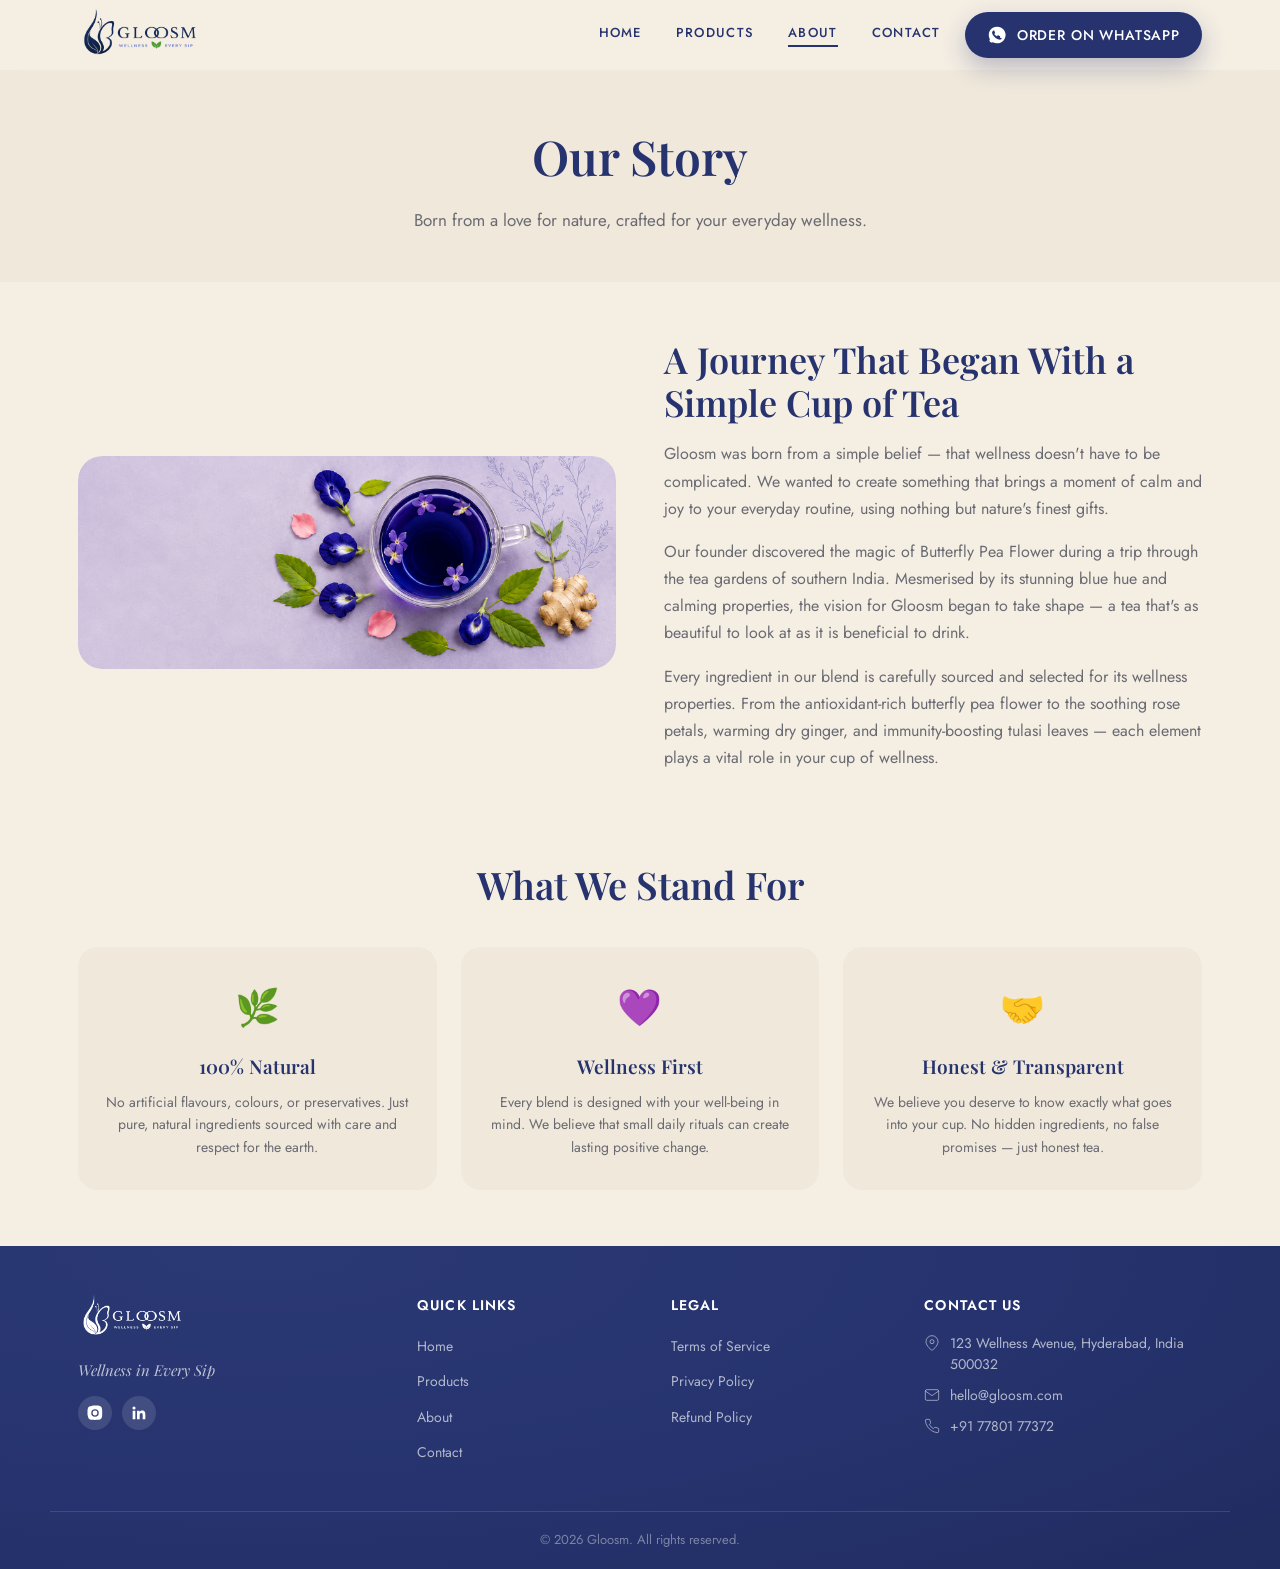
==== about.html @ 49e221d7 "Added New Pages" ====
<!DOCTYPE html>
<html lang="en">
<head>
  <meta charset="UTF-8" />
  <meta name="viewport" content="width=device-width, initial-scale=1.0" />
  <title>About Gloosm — Our Story</title>
  <meta name="description" content="Learn about Gloosm — a wellness brand born from a passion for natural, caffeine-free herbal teas that nurture mind, body, and soul." />
  <link rel="preconnect" href="https://fonts.googleapis.com" />
  <link rel="preconnect" href="https://fonts.gstatic.com" crossorigin />
  <link href="https://fonts.googleapis.com/css2?family=Playfair+Display:wght@400;500;600;700&family=Jost:wght@300;400;500;600&display=swap" rel="stylesheet" />
  <link rel="stylesheet" href="styles.css" />
  <link rel="stylesheet" href="pages.css" />
</head>
<body>

  <!-- HEADER -->
  <header class="site-header" id="top">
    <div class="container header-inner">
      <a href="index.html" class="brand"><img src="images/logoo.png" alt="Gloosm Logo" class="brand-logo" /></a>
      <nav class="main-nav" id="mainNav">
        <a href="index.html">HOME</a>
        <a href="products.html">PRODUCTS</a>
        <a href="about.html" class="active">ABOUT</a>
        <a href="contact.html">CONTACT</a>
      </nav>
      <a href="https://wa.me/917780177372" class="btn btn-whatsapp header-cta"><span class="wa-icon" aria-hidden="true"></span> ORDER ON WHATSAPP</a>
      <button class="nav-toggle" id="navToggle" aria-label="Menu" aria-expanded="false"><span></span><span></span><span></span></button>
    </div>
  </header>

  <!-- PAGE HERO -->
  <section class="page-hero">
    <div class="container">
      <h1>Our Story</h1>
      <p>Born from a love for nature, crafted for your everyday wellness.</p>
    </div>
  </section>

  <!-- STORY -->
  <section class="about-story">
    <div class="container about-story-inner">
      <div class="about-story-img">
        <img src="images/middle (2).png" alt="Gloosm Blue Tea ingredients" />
      </div>
      <div class="about-story-copy">
        <h2>A Journey That Began With a Simple Cup of Tea</h2>
        <p>Gloosm was born from a simple belief — that wellness doesn't have to be complicated. We wanted to create something that brings a moment of calm and joy to your everyday routine, using nothing but nature's finest gifts.</p>
        <p>Our founder discovered the magic of Butterfly Pea Flower during a trip through the tea gardens of southern India. Mesmerised by its stunning blue hue and calming properties, the vision for Gloosm began to take shape — a tea that's as beautiful to look at as it is beneficial to drink.</p>
        <p>Every ingredient in our blend is carefully sourced and selected for its wellness properties. From the antioxidant-rich butterfly pea flower to the soothing rose petals, warming dry ginger, and immunity-boosting tulasi leaves — each element plays a vital role in your cup of wellness.</p>
      </div>
    </div>
  </section>

  <!-- VALUES -->
  <section class="about-values">
    <div class="container">
      <h2 class="section-heading">What We Stand For</h2>
      <div class="values-grid">
        <div class="value-card">
          <span class="value-emoji">🌿</span>
          <h4>100% Natural</h4>
          <p>No artificial flavours, colours, or preservatives. Just pure, natural ingredients sourced with care and respect for the earth.</p>
        </div>
        <div class="value-card">
          <span class="value-emoji">💜</span>
          <h4>Wellness First</h4>
          <p>Every blend is designed with your well-being in mind. We believe that small daily rituals can create lasting positive change.</p>
        </div>
        <div class="value-card">
          <span class="value-emoji">🤝</span>
          <h4>Honest & Transparent</h4>
          <p>We believe you deserve to know exactly what goes into your cup. No hidden ingredients, no false promises — just honest tea.</p>
        </div>
      </div>
    </div>
  </section>

  <!-- FOOTER -->
  <footer class="site-footer">
    <div class="container footer-grid">
      <div class="footer-brand-col">
        <a href="index.html" class="brand footer-brand"><img src="images/logoo.png" alt="Gloosm Logo" class="brand-logo" /></a>
        <p class="footer-tagline">Wellness in Every Sip</p>
        <div class="footer-social">
          <a href="https://www.instagram.com/gloosmbluetea/" target="_blank" rel="noopener noreferrer" class="social" aria-label="Instagram"><svg viewBox="0 0 24 24" width="18" height="18" fill="#26336E"><path d="M12 2c2.7 0 3 0 4.1.1 1 .1 1.7.2 2.3.5.6.2 1.1.5 1.6 1s.8 1 1 1.6c.2.6.4 1.3.5 2.3.1 1.1.1 1.4.1 4.1s0 3-.1 4.1c-.1 1-.2 1.7-.5 2.3-.2.6-.5 1.1-1 1.6s-1 .8-1.6 1c-.6.2-1.3.4-2.3.5-1.1.1-1.4.1-4.1.1s-3 0-4.1-.1c-1-.1-1.7-.2-2.3-.5-.6-.2-1.1-.5-1.6-1s-.8-1-1-1.6c-.3-.6-.4-1.3-.5-2.3C2 15 2 14.7 2 12s0-3 .1-4.1c.1-1 .2-1.7.5-2.3.2-.6.5-1.1 1-1.6s1-.8 1.6-1c.6-.3 1.3-.4 2.3-.5C8.7 2 9 2 12 2zm0 5a5 5 0 1 0 0 10 5 5 0 0 0 0-10zm0 8.2a3.2 3.2 0 1 1 0-6.4 3.2 3.2 0 0 1 0 6.4zm5.2-8.4a1.2 1.2 0 1 1-2.4 0 1.2 1.2 0 0 1 2.4 0z"/></svg></a>
          <a href="https://www.linkedin.com/company/gloosm/" target="_blank" rel="noopener noreferrer" class="social" aria-label="LinkedIn"><svg viewBox="0 0 24 24" width="18" height="18" fill="#26336E"><path d="M20.45 20.45h-3.55v-5.57c0-1.33-.02-3.04-1.85-3.04-1.85 0-2.14 1.45-2.14 2.94v5.67H9.36V9h3.41v1.56h.05c.48-.9 1.64-1.85 3.37-1.85 3.6 0 4.27 2.37 4.27 5.46v6.28zM5.34 7.43a2.06 2.06 0 1 1 0-4.12 2.06 2.06 0 0 1 0 4.12zM7.12 20.45H3.56V9h3.56v11.45z"/></svg></a>
        </div>
      </div>
      <div class="footer-col"><h4>Quick Links</h4><ul><li><a href="index.html">Home</a></li><li><a href="products.html">Products</a></li><li><a href="about.html">About</a></li><li><a href="contact.html">Contact</a></li></ul></div>
      <div class="footer-col"><h4>Legal</h4><ul><li><a href="terms.html">Terms of Service</a></li><li><a href="privacy.html">Privacy Policy</a></li><li><a href="refund.html">Refund Policy</a></li></ul></div>
      <div class="footer-col"><h4>Contact Us</h4><ul class="footer-contact"><li><svg viewBox="0 0 24 24" width="16" height="16" fill="none" stroke="currentColor" stroke-width="1.5"><path d="M21 10c0 7-9 13-9 13s-9-6-9-13a9 9 0 0 1 18 0z"/><circle cx="12" cy="10" r="3"/></svg><span>123 Wellness Avenue, Hyderabad, India 500032</span></li><li><svg viewBox="0 0 24 24" width="16" height="16" fill="none" stroke="currentColor" stroke-width="1.5"><path d="M4 4h16c1.1 0 2 .9 2 2v12c0 1.1-.9 2-2 2H4c-1.1 0-2-.9-2-2V6c0-1.1.9-2 2-2z"/><polyline points="22,6 12,13 2,6"/></svg><span>hello@gloosm.com</span></li><li><svg viewBox="0 0 24 24" width="16" height="16" fill="none" stroke="currentColor" stroke-width="1.5"><path d="M22 16.92v3a2 2 0 0 1-2.18 2 19.79 19.79 0 0 1-8.63-3.07 19.5 19.5 0 0 1-6-6 19.79 19.79 0 0 1-3.07-8.67A2 2 0 0 1 4.11 2h3a2 2 0 0 1 2 1.72c.127.96.361 1.903.7 2.81a2 2 0 0 1-.45 2.11L8.09 9.91a16 16 0 0 0 6 6l1.27-1.27a2 2 0 0 1 2.11-.45c.907.339 1.85.573 2.81.7A2 2 0 0 1 22 16.92z"/></svg><span>+91 77801 77372</span></li></ul></div>
    </div>
    <div class="container footer-bottom"><p>&copy; 2026 Gloosm. All rights reserved.</p></div>
  </footer>

  <script src="script.js"></script>
</body>
</html>
---- styles.css ----
/* ================= RESET & TOKENS ================= */
*,
*::before,
*::after { box-sizing: border-box; margin: 0; padding: 0; }

:root {
  --navy: #26336e;
  --navy-deep: #1f2a5c;
  --cream: #f4eee3;
  --cream-2: #efe8db;
  --lavender: #d9d2ea;
  --lavender-2: #cfc7e6;
  --gold: #b8965a;
  --olive: #6f8a2e;
  --ink: #2c2c33;
  --muted: #6a6a72;
  --white: #ffffff;
  --radius: 26px;
  --serif: "Playfair Display", Georgia, serif;
  --sans: "Jost", "Segoe UI", sans-serif;
}

html { scroll-behavior: smooth; }

body {
  font-family: var(--sans);
  color: var(--ink);
  background: var(--cream);
  line-height: 1.6;
  -webkit-font-smoothing: antialiased;
}

img { max-width: 100%; display: block; }

.container {
  width: 100%;
  max-width: 1180px;
  margin: 0 auto;
  padding: 0 28px;
}

h1, h2, h3, h4 { font-family: var(--serif); color: var(--navy); font-weight: 600; }

/* ================= BUTTONS ================= */
.btn {
  display: inline-flex;
  align-items: center;
  gap: 10px;
  font-family: var(--sans);
  font-weight: 500;
  font-size: 14px;
  letter-spacing: .06em;
  text-decoration: none;
  border: none;
  cursor: pointer;
  border-radius: 40px;
  padding: 15px 28px;
  transition: transform .2s ease, box-shadow .2s ease, background .2s ease;
}

.btn-whatsapp {
  background: var(--navy);
  color: #fff;
  box-shadow: 0 10px 24px rgba(38, 51, 110, .28);
}
.btn-whatsapp:hover { background: var(--navy-deep); transform: translateY(-2px); }

.btn-light {
  background: #fff;
  color: var(--navy);
  box-shadow: 0 10px 26px rgba(0, 0, 0, .18);
}
.btn-light:hover { transform: translateY(-2px); }

/* whatsapp glyph */
.wa-icon {
  width: 20px; height: 20px; flex: 0 0 20px;
  border-radius: 50%;
  background: #fff;
  -webkit-mask: url("data:image/svg+xml,%3Csvg xmlns='http://www.w3.org/2000/svg' viewBox='0 0 24 24'%3E%3Cpath d='M12 2a10 10 0 0 0-8.6 15L2 22l5.2-1.4A10 10 0 1 0 12 2zm5.9 14.1c-.2.7-1.4 1.3-2 1.4-.5.1-1.1.1-1.8-.1-.4-.1-1-.3-1.7-.6-3-1.3-4.9-4.3-5.1-4.5-.1-.2-1.2-1.5-1.2-2.9s.7-2 1-2.3c.2-.3.5-.4.7-.4h.5c.2 0 .4 0 .6.5l.8 2c.1.1.1.3 0 .5l-.4.5-.3.3c-.1.1-.2.3-.1.5s.5.9 1.1 1.4c.8.7 1.4.9 1.6 1s.4.1.5-.1l.7-.8c.2-.2.3-.2.5-.1l1.9.9c.2.1.4.2.4.3.1.2.1.6-.1 1.3z'/%3E%3C/svg%3E") center/contain no-repeat;
          mask: url("data:image/svg+xml,%3Csvg xmlns='http://www.w3.org/2000/svg' viewBox='0 0 24 24'%3E%3Cpath d='M12 2a10 10 0 0 0-8.6 15L2 22l5.2-1.4A10 10 0 1 0 12 2zm5.9 14.1c-.2.7-1.4 1.3-2 1.4-.5.1-1.1.1-1.8-.1-.4-.1-1-.3-1.7-.6-3-1.3-4.9-4.3-5.1-4.5-.1-.2-1.2-1.5-1.2-2.9s.7-2 1-2.3c.2-.3.5-.4.7-.4h.5c.2 0 .4 0 .6.5l.8 2c.1.1.1.3 0 .5l-.4.5-.3.3c-.1.1-.2.3-.1.5s.5.9 1.1 1.4c.8.7 1.4.9 1.6 1s.4.1.5-.1l.7-.8c.2-.2.3-.2.5-.1l1.9.9c.2.1.4.2.4.3.1.2.1.6-.1 1.3z'/%3E%3C/svg%3E") center/contain no-repeat;
}
.btn-whatsapp .wa-icon { background: #fff; }
.wa-icon-green { background: #2aa81a; }

/* ================= HEADER ================= */
.site-header {
  position: sticky;
  top: 0;
  z-index: 50;
  background: rgba(244, 238, 227, .92);
  backdrop-filter: blur(8px);
}
.header-inner {
  display: flex;
  align-items: center;
  gap: 24px;
  padding-top: 10px;
  padding-bottom: 10px;
  height: 70px;
}

.brand { display: flex; align-items: center; text-decoration: none; }
.brand-logo {
  height: 50px;
  width: auto;
  object-fit: contain;
  display: block;
  transform: scale(1.65);
  transform-origin: left center;
}

.main-nav {
  display: flex;
  gap: 34px;
  margin-left: auto;
}
.main-nav a {
  text-decoration: none;
  color: var(--navy);
  font-size: 13px;
  font-weight: 500;
  letter-spacing: .1em;
  padding-bottom: 4px;
  position: relative;
}
.main-nav a.active::after,
.main-nav a:hover::after {
  content: "";
  position: absolute;
  left: 0; right: 0; bottom: 0;
  height: 2px;
  background: var(--navy);
}

.header-cta { padding: 12px 22px; }

.nav-toggle {
  display: none;
  flex-direction: column;
  gap: 5px;
  background: none;
  border: none;
  cursor: pointer;
  padding: 6px;
}
.nav-toggle span {
  width: 26px; height: 2px; background: var(--navy);
  transition: .3s;
}

/* ================= HERO ================= */
.hero {
  position: relative;
  background-image: url("images/Hero (2).png");
  background-position: right center;
  background-size: 88% auto;
  background-repeat: no-repeat;
  padding: 70px 0 80px;
  min-height: 500px;
  display: flex;
  align-items: center;
  overflow: hidden;
}

.hero-inner {
  position: relative;
  z-index: 2;
  display: flex;
  align-items: center;
  width: 100%;
}

.hero-copy {
  max-width: 520px;
}

.hero-copy h1 {
  font-size: clamp(42px, 5.2vw, 70px);
  line-height: 1.05;
  font-weight: 600;
  color: var(--navy);
  text-shadow: 0 1px 3px rgba(255, 255, 255, 0.8);
}

.leaf-divider {
  display: flex;
  align-items: center;
  gap: 12px;
  margin: 24px 0;
  max-width: 220px;
}
.leaf-divider .line { flex: 1; height: 1px; background: var(--gold); opacity: .8; }

.hero-copy p {
  font-size: 19px;
  color: var(--ink);
  margin-bottom: 32px;
  font-weight: 400;
  text-shadow: 0 1px 3px rgba(255, 255, 255, 0.8);
}

/* ================= FEATURES ================= */
.features {
  position: relative;
  z-index: 10;
  background: var(--cream-2);
  border-radius: var(--radius);
  margin: -48px auto 0;
  max-width: 1124px;
  padding: 6px;
  box-shadow: 0 14px 34px rgba(38, 51, 110, 0.08);
}
.feature-row {
  display: flex;
  align-items: center;
  justify-content: space-between;
  gap: 10px;
  padding-top: 26px;
  padding-bottom: 26px;
}
.feature { display: flex; align-items: center; gap: 14px; flex: 1; }
.feature-text h3 {
  font-family: var(--sans);
  font-size: 14px;
  font-weight: 600;
  letter-spacing: .05em;
  color: var(--navy);
  line-height: 1.15;
}
.feature-text p { font-size: 13px; color: var(--muted); }
.feature-sep { width: 1px; align-self: stretch; background: #d9cfbd; margin: 4px 0; }
.br-narrow { display: none; }

/* ================= BLEND ================= */
.blend { padding: 44px 0; }
.blend-card {
  background: url("images/middle (2).png") center center / cover no-repeat;
  border-radius: 30px;
  display: flex;
  align-items: center;
  padding: 56px 48px;
  min-height: 420px;
  overflow: hidden;
}
.blend-copy { max-width: 480px; }
.blend-copy h2 { font-size: clamp(28px, 3.4vw, 38px); margin-bottom: 16px; }
.blend-copy p { color: #4b4a5a; max-width: 420px; margin-bottom: 22px; }
.ingredients { list-style: none; margin-bottom: 28px; }
.ingredients li {
  display: flex; align-items: center; gap: 12px;
  color: var(--navy);
  font-size: 17px;
  padding: 5px 0;
}
.leaf-bullet {
  width: 16px; height: 16px; flex: 0 0 16px;
  background: var(--navy);
  -webkit-mask: url("data:image/svg+xml,%3Csvg xmlns='http://www.w3.org/2000/svg' viewBox='0 0 24 24'%3E%3Cpath d='M6 20c0-8 6-14 14-15-1 9-6 15-14 15z' fill='black'/%3E%3Cpath d='M8 18c3-4 7-7 10-8' stroke='white' stroke-width='1.5' fill='none'/%3E%3C/svg%3E") center/contain no-repeat;
          mask: url("data:image/svg+xml,%3Csvg xmlns='http://www.w3.org/2000/svg' viewBox='0 0 24 24'%3E%3Cpath d='M6 20c0-8 6-14 14-15-1 9-6 15-14 15z' fill='black'/%3E%3C/svg%3E") center/contain no-repeat;
}

/* ================= WHY ================= */
.why { padding: 20px 0 56px; }
.why-inner {
  background: var(--cream-2);
  border-radius: 30px;
  padding: 48px;
  position: relative;
}
.why-inner > h2 {
  font-size: clamp(28px, 3.4vw, 38px);
  margin-bottom: 36px;
  line-height: 1.15;
}
.why-grid {
  display: grid;
  grid-template-columns: 1.15fr 1fr;
  gap: 40px;
  align-items: start;
}
.why-benefits {
  display: grid;
  grid-template-columns: repeat(3, 1fr);
  gap: 18px;
}
.benefit { text-align: center; }
.benefit-icon,
.info-icon {
  display: inline-flex;
  align-items: center; justify-content: center;
  width: 64px; height: 64px;
  border-radius: 50%;
  background: #e6dfd0;
  margin-bottom: 14px;
}
.benefit h4 { font-size: 20px; margin-bottom: 6px; }
.benefit p { font-size: 13px; color: var(--muted); }

.why-cards { display: grid; grid-template-columns: 1fr 1fr; gap: 18px; }
.info-card {
  background: #ece5d7;
  border-radius: 18px;
  padding: 24px 22px;
}
.info-icon { background: transparent; width: 44px; height: 44px; margin-bottom: 8px; }
.info-card h4 { font-size: 19px; margin-bottom: 10px; line-height: 1.2; }
.info-card p { font-size: 14px; color: var(--muted); }

/* ================= CTA ================= */
.cta { padding: 0 0 60px; }
.cta-card {
  background: url("images/footer (2).png") center center / cover no-repeat;
  border-radius: 30px;
  text-align: center;
  padding: 64px 24px;
  color: #fff;
  position: relative;
  overflow: hidden;
  min-height: 280px;
  display: flex;
  flex-direction: column;
  align-items: center;
  justify-content: center;
}
.cta-card h2 { color: #fff; font-size: clamp(26px, 3.2vw, 36px); margin-bottom: 12px; }
.cta-card p { color: #d6dbf0; margin-bottom: 28px; }

/* ================= FOOTER ================= */
.site-footer {
  background: radial-gradient(120% 160% at 20% 0%, #2a3873 0%, #26336e 50%, #1f2a5c 100%);
  color: #fff;
  padding: 48px 0 0;
}
.footer-grid {
  display: grid;
  grid-template-columns: 1.4fr 1fr 1fr 1.3fr;
  gap: 40px;
  padding-bottom: 36px;
  border-bottom: 1px solid rgba(255,255,255,.12);
}
.footer-brand-col { display: flex; flex-direction: column; gap: 10px; }
.footer-brand .brand-logo {
  height: 48px;
  transform: scale(1.5);
  transform-origin: left center;
  filter: brightness(0) invert(1);
}
.footer-tagline {
  font-family: var(--serif);
  font-size: 15px;
  color: rgba(255,255,255,.7);
  margin-top: 6px;
  font-style: italic;
}
.footer-social { display: flex; align-items: center; gap: 10px; margin-top: 4px; }
.footer-social .social {
  width: 34px; height: 34px;
  background: rgba(255,255,255,.12);
  border-radius: 50%;
  display: inline-flex; align-items: center; justify-content: center;
  transition: background .2s ease, transform .2s ease;
}
.footer-social .social:hover { background: rgba(255,255,255,.25); transform: translateY(-2px); }
.footer-social .social svg { fill: #fff; }
.footer-col h4 {
  font-family: var(--sans);
  font-size: 14px;
  font-weight: 600;
  letter-spacing: .08em;
  text-transform: uppercase;
  color: #fff;
  margin-bottom: 16px;
}
.footer-col ul { list-style: none; }
.footer-col ul li { margin-bottom: 10px; }
.footer-col ul li a {
  color: rgba(255,255,255,.65);
  text-decoration: none;
  font-size: 14px;
  transition: color .2s ease;
}
.footer-col ul li a:hover { color: #fff; }
.footer-contact li {
  display: flex;
  align-items: flex-start;
  gap: 10px;
  color: rgba(255,255,255,.65);
  font-size: 14px;
  line-height: 1.5;
}
.footer-contact li svg { flex-shrink: 0; margin-top: 2px; stroke: rgba(255,255,255,.5); }
.footer-bottom {
  padding: 18px 0;
  text-align: center;
}
.footer-bottom p { font-size: 13px; color: rgba(255,255,255,.4); }

/* ================= SECTION HEADING ================= */
.section-heading {
  font-size: clamp(28px, 3.4vw, 38px);
  text-align: center;
  margin-bottom: 40px;
  color: var(--navy);
  line-height: 1.15;
}

/* ================= REVIEWS CAROUSEL ================= */
.reviews { padding: 20px 0 56px; }
.reviews-carousel {
  position: relative;
  display: flex;
  align-items: center;
  gap: 16px;
}
.carousel-track-wrapper {
  overflow: hidden;
  flex: 1;
  border-radius: 22px;
}
.carousel-track {
  display: flex;
  transition: transform .5s cubic-bezier(.4,0,.2,1);
}
.review-card {
  min-width: 100%;
  display: flex;
  align-items: center;
  gap: 32px;
  background: var(--cream-2);
  border-radius: 22px;
  padding: 36px 40px;
  box-sizing: border-box;
}
.review-photo {
  flex-shrink: 0;
  width: 120px;
  height: 120px;
  border-radius: 16px;
  overflow: hidden;
}
.review-photo img {
  width: 100%;
  height: 100%;
  object-fit: cover;
}
.review-body { flex: 1; }
.review-text {
  font-size: 16px;
  line-height: 1.7;
  color: var(--ink);
  margin-bottom: 16px;
  font-style: italic;
}
.review-name {
  font-size: 18px;
  color: var(--navy);
  margin-bottom: 2px;
}
.review-role {
  font-size: 14px;
  color: var(--navy);
  font-weight: 500;
  opacity: .75;
}
.carousel-arrow {
  width: 46px;
  height: 46px;
  border-radius: 50%;
  border: 2px solid var(--navy);
  background: var(--cream);
  color: var(--navy);
  display: flex;
  align-items: center;
  justify-content: center;
  cursor: pointer;
  flex-shrink: 0;
  transition: background .2s ease, transform .2s ease;
}
.carousel-arrow:hover { background: var(--navy); color: #fff; transform: scale(1.08); }
.carousel-dots {
  display: flex;
  justify-content: center;
  gap: 8px;
  margin-top: 20px;
}
.carousel-dot {
  width: 10px;
  height: 10px;
  border-radius: 50%;
  background: #d4cfc5;
  border: none;
  cursor: pointer;
  transition: background .3s ease, transform .3s ease;
}
.carousel-dot.active {
  background: var(--navy);
  transform: scale(1.2);
}

/* ================= FAQ ================= */
.faq { padding: 20px 0 56px; }
.faq-list {
  max-width: 800px;
  margin: 0 auto;
}
.faq-item {
  border-bottom: 1px solid #ddd5c8;
}
.faq-question {
  width: 100%;
  display: flex;
  align-items: center;
  justify-content: space-between;
  gap: 16px;
  padding: 20px 4px;
  background: none;
  border: none;
  cursor: pointer;
  font-family: var(--sans);
  font-size: 17px;
  font-weight: 500;
  color: var(--navy);
  text-align: left;
  transition: color .2s ease;
}
.faq-question:hover { color: var(--navy-deep); }
.faq-icon {
  width: 28px;
  height: 28px;
  flex-shrink: 0;
  border-radius: 50%;
  background: var(--cream-2);
  position: relative;
  transition: background .3s ease, transform .3s ease;
}
.faq-icon::before,
.faq-icon::after {
  content: "";
  position: absolute;
  background: var(--navy);
  border-radius: 2px;
  top: 50%; left: 50%;
  transform: translate(-50%, -50%);
  transition: transform .3s ease, opacity .3s ease;
}
.faq-icon::before { width: 14px; height: 2px; }
.faq-icon::after { width: 2px; height: 14px; }
.faq-item.open .faq-icon { background: var(--navy); transform: rotate(180deg); }
.faq-item.open .faq-icon::before,
.faq-item.open .faq-icon::after { background: #fff; }
.faq-item.open .faq-icon::after { opacity: 0; transform: translate(-50%, -50%) rotate(90deg); }
.faq-answer {
  max-height: 0;
  overflow: hidden;
  transition: max-height .4s cubic-bezier(.4,0,.2,1);
}
.faq-answer-inner {
  padding: 0 4px 20px;
}
.faq-answer-inner p {
  font-size: 15px;
  color: var(--muted);
  line-height: 1.7;
}

/* ================= PAGE HERO ================= */
.page-hero {
  background: var(--cream-2);
  padding: 48px 0;
  text-align: center;
}
.page-hero h1 {
  font-size: clamp(32px, 4vw, 48px);
  margin-bottom: 12px;
}
.page-hero p {
  font-size: 17px;
  color: var(--muted);
  max-width: 520px;
  margin: 0 auto;
}

/* ================= RESPONSIVE ================= */
.mobile-hero-cta {
  display: none;
}

@media (max-width: 960px) {
  .header-cta { display: none; }
  .nav-toggle { display: flex; }
  .main-nav {
    position: absolute;
    top: 100%; left: 0; right: 0;
    background: var(--cream);
    flex-direction: column;
    gap: 0;
    padding: 0 28px;
    max-height: 0;
    overflow: hidden;
    transition: max-height .35s ease;
    box-shadow: 0 12px 24px rgba(0,0,0,.08);
  }
  .main-nav.open { max-height: 320px; padding: 12px 28px 20px; }
  .main-nav a { padding: 12px 0; }
}

@media (max-width: 768px) {
  .container {
    padding: 0 16px;
  }

  /* Header */
  .site-header {
    background: #f4eee3;
  }
  .header-inner {
    height: 60px;
    padding: 6px 16px;
    justify-content: space-between;
  }
  .brand-logo {
    height: 38px;
    max-height: 40px;
    transform: none;
  }

  /* Hero Section */
  .hero {
    position: relative;
    background-image: url("images/Hero (2).png");
    background-position: 90% -10px;
    background-size: 115% auto;
    background-repeat: no-repeat;
    padding: 34px 0 28px;
    min-height: 230px;
    overflow: hidden;
  }
  .hero::before {
    content: "";
    position: absolute;
    inset: 0;
    background: linear-gradient(90deg, #f4eee3 0%, rgba(244, 238, 227, 0.92) 42%, rgba(244, 238, 227, 0.4) 68%, rgba(244, 238, 227, 0) 88%);
    pointer-events: none;
    z-index: 1;
  }
  .hero-copy {
    max-width: 54%;
  }
  .hero-copy h1 {
    font-size: clamp(22px, 6vw, 32px);
    line-height: 1.1;
  }
  .leaf-divider {
    margin: 8px 0;
  }
  .hero-copy p {
    font-size: 11px;
    line-height: 1.35;
    margin-bottom: 0;
  }
  .hero-copy .btn {
    display: none;
  }

  /* Feature Bar */
  .features {
    margin: -14px 10px 16px;
    border-radius: 12px;
    padding: 2px 4px;
    box-shadow: 0 6px 18px rgba(38, 51, 110, 0.06);
    background: #f7f2ea;
  }
  .feature-row {
    display: flex;
    flex-wrap: nowrap;
    align-items: center;
    justify-content: space-between;
    gap: 2px;
    padding: 8px 4px;
  }
  .feature {
    flex: 1;
    min-width: 0;
    display: flex;
    align-items: center;
    gap: 4px;
    padding: 0 2px;
  }
  .feature-icon {
    flex-shrink: 0;
  }
  .feature-icon svg {
    width: 16px;
    height: 16px;
  }
  .feature-text h3 {
    font-size: 8px;
    line-height: 1.15;
    letter-spacing: 0;
  }
  .feature-text p {
    font-size: 7.5px;
    line-height: 1.1;
    margin-top: 1px;
  }
  .feature-sep {
    display: block;
    width: 1px;
    height: 22px;
    background: rgba(38, 51, 110, 0.12);
    flex-shrink: 0;
  }
  .br-narrow {
    display: inline;
  }

  /* Mobile Hero CTA Button */
  .mobile-hero-cta {
    display: flex;
    justify-content: center;
    margin: 4px 0 22px;
  }
  .mobile-hero-cta .btn-whatsapp {
    width: 82%;
    max-width: 320px;
    justify-content: center;
    padding: 11px 20px;
    font-size: 12px;
    border-radius: 30px;
  }

  /* Blend / About Card */
  .blend-card {
    padding: 22px 16px;
    border-radius: 18px;
    background: url("images/Mobile UI Middle Image.png") center center / cover no-repeat;
    min-height: 250px;
  }
  .blend-copy {
    max-width: 60%;
  }
  .blend-copy h2 {
    font-size: 19px;
    line-height: 1.15;
    margin-bottom: 8px;
  }
  .blend-copy p {
    font-size: 11px;
    line-height: 1.35;
    margin-bottom: 10px;
  }
  .ingredients {
    margin-bottom: 14px;
    gap: 5px;
  }
  .ingredients li {
    font-size: 10.5px;
    gap: 5px;
  }
  .blend-copy .btn-whatsapp {
    padding: 8px 14px;
    font-size: 10.5px;
    border-radius: 30px;
  }

  /* Why / Product Section */
  .why-inner {
    padding: 24px 12px;
  }
  .why-inner h2 {
    font-size: 20px;
    line-height: 1.2;
    margin-bottom: 18px;
    text-align: center;
  }
  .why-grid {
    display: flex;
    flex-direction: column;
    gap: 14px;
  }
  .why-benefits {
    display: grid;
    grid-template-columns: repeat(3, 1fr);
    gap: 4px;
    background: #f7f2ea;
    border-radius: 14px;
    padding: 14px 6px;
  }
  .benefit {
    text-align: center;
  }
  .benefit-icon svg {
    width: 22px;
    height: 22px;
  }
  .benefit h4 {
    font-size: 12px;
    margin: 4px 0 2px;
  }
  .benefit p {
    font-size: 9.5px;
    line-height: 1.2;
  }

  .why-cards {
    display: grid;
    grid-template-columns: 1fr 1fr;
    gap: 10px;
  }
  .info-card {
    background: #f7f2ea;
    border-radius: 14px;
    padding: 14px 10px;
    text-align: left;
  }
  .info-icon svg {
    width: 26px;
    height: 26px;
  }
  .info-card h4 {
    font-size: 12px;
    margin: 6px 0 3px;
  }
  .info-card p {
    font-size: 9.5px;
    line-height: 1.25;
  }

  /* CTA Section */
  .cta-card {
    padding: 32px 16px;
    border-radius: 18px;
    min-height: 210px;
  }
  .cta-card h2 {
    font-size: 19px;
    line-height: 1.2;
    margin-bottom: 8px;
  }
  .cta-card p {
    font-size: 11px;
    margin-bottom: 18px;
  }
  .cta-card .btn {
    padding: 9px 20px;
    font-size: 11px;
  }

  /* Reviews */
  .reviews { padding: 10px 0 32px; }
  .section-heading { font-size: 20px; margin-bottom: 24px; }
  .carousel-arrow { display: none; }
  .reviews-carousel { gap: 0; }
  .carousel-track-wrapper { border-radius: 16px; }
  .review-card {
    flex-direction: column;
    align-items: flex-start;
    padding: 20px 18px;
    gap: 14px;
    border-radius: 16px;
  }
  .review-photo {
    width: 56px;
    height: 56px;
    border-radius: 50%;
  }
  .review-text { font-size: 13px; line-height: 1.6; margin-bottom: 10px; }
  .review-body { display: flex; flex-direction: column; width: 100%; }
  .review-name { font-size: 14px; text-align: right; }
  .review-role { font-size: 12px; text-align: right; }
  .carousel-dots { margin-top: 14px; }
  .carousel-dot { width: 8px; height: 8px; }

  /* FAQ */
  .faq { padding: 10px 0 32px; }
  .faq-question { font-size: 14px; padding: 16px 2px; }
  .faq-icon { width: 24px; height: 24px; }
  .faq-icon::before { width: 12px; }
  .faq-icon::after { height: 12px; }
  .faq-answer-inner p { font-size: 13px; }

  /* Footer */
  .site-footer {
    padding: 32px 0 0;
  }
  .footer-grid {
    grid-template-columns: 1fr 1fr;
    gap: 28px 20px;
  }
  .footer-brand-col {
    grid-column: 1 / -1;
    align-items: center;
    text-align: center;
  }
  .footer-brand .brand-logo {
    transform: scale(1.3);
  }
  .footer-social { justify-content: center; }
  .footer-col h4 { font-size: 12px; margin-bottom: 10px; }
  .footer-col ul li { margin-bottom: 8px; }
  .footer-col ul li a { font-size: 13px; }
  .footer-contact li { font-size: 13px; }
  .footer-bottom { padding: 14px 0; }
  .footer-bottom p { font-size: 11px; }

  /* Page Hero */
  .page-hero { padding: 28px 0; }
  .page-hero h1 { font-size: 24px; }
  .page-hero p { font-size: 13px; }
}
---- pages.css ----
/* ================= PRODUCT DETAIL ================= */
.product-detail { padding: 56px 0; }
.product-detail-inner {
  display: grid;
  grid-template-columns: 1fr 1fr;
  gap: 48px;
  align-items: center;
}
.product-image {
  background: var(--cream-2);
  border-radius: 24px;
  padding: 32px;
  display: flex;
  align-items: center;
  justify-content: center;
}
.product-image img {
  max-height: 420px;
  object-fit: contain;
  border-radius: 16px;
}
.product-badge {
  display: inline-block;
  font-family: var(--sans);
  font-size: 12px;
  font-weight: 600;
  letter-spacing: .1em;
  text-transform: uppercase;
  color: var(--navy);
  background: rgba(38,51,110,.08);
  padding: 6px 16px;
  border-radius: 20px;
  margin-bottom: 16px;
}
.product-info h2 {
  font-size: clamp(28px, 3.4vw, 40px);
  margin-bottom: 16px;
  line-height: 1.15;
}
.product-desc {
  font-size: 16px;
  color: var(--muted);
  line-height: 1.7;
  margin-bottom: 24px;
}
.product-price {
  display: flex;
  align-items: baseline;
  gap: 8px;
  margin-bottom: 28px;
}
.price-amount {
  font-family: var(--serif);
  font-size: 36px;
  font-weight: 700;
  color: var(--navy);
}
.price-detail {
  font-size: 16px;
  color: var(--muted);
}

/* ================= INGREDIENTS GRID ================= */
.product-ingredients { padding: 20px 0 56px; }
.ingredients-grid {
  display: grid;
  grid-template-columns: repeat(4, 1fr);
  gap: 20px;
}
.ingredient-card {
  background: var(--cream-2);
  border-radius: 20px;
  padding: 28px 20px;
  text-align: center;
  transition: transform .2s ease, box-shadow .2s ease;
}
.ingredient-card:hover {
  transform: translateY(-4px);
  box-shadow: 0 12px 28px rgba(38,51,110,.1);
}
.ingredient-icon {
  margin-bottom: 14px;
}
.ingredient-card h4 {
  font-size: 17px;
  margin-bottom: 8px;
  color: var(--navy);
}
.ingredient-card p {
  font-size: 13px;
  color: var(--muted);
  line-height: 1.5;
}

/* ================= USES GRID ================= */
.product-uses { padding: 20px 0 56px; }
.uses-grid {
  display: grid;
  grid-template-columns: repeat(3, 1fr);
  gap: 24px;
}
.use-item {
  background: var(--cream-2);
  border-radius: 20px;
  padding: 28px 24px;
  transition: transform .2s ease;
}
.use-item:hover { transform: translateY(-3px); }
.use-number {
  font-family: var(--serif);
  font-size: 32px;
  font-weight: 700;
  color: var(--navy);
  opacity: .2;
  display: block;
  margin-bottom: 10px;
}
.use-item h4 {
  font-size: 18px;
  color: var(--navy);
  margin-bottom: 8px;
}
.use-item p {
  font-size: 14px;
  color: var(--muted);
  line-height: 1.6;
}

/* ================= ABOUT PAGE ================= */
.about-story { padding: 56px 0; }
.about-story-inner {
  display: grid;
  grid-template-columns: 1fr 1fr;
  gap: 48px;
  align-items: center;
}
.about-story-img {
  border-radius: 24px;
  overflow: hidden;
}
.about-story-img img {
  width: 100%;
  height: 100%;
  object-fit: cover;
  border-radius: 24px;
}
.about-story-copy h2 {
  font-size: clamp(26px, 3vw, 36px);
  margin-bottom: 16px;
  line-height: 1.2;
}
.about-story-copy p {
  font-size: 16px;
  color: var(--muted);
  line-height: 1.7;
  margin-bottom: 16px;
}

.about-values { padding: 20px 0 56px; }
.values-grid {
  display: grid;
  grid-template-columns: repeat(3, 1fr);
  gap: 24px;
}
.value-card {
  background: var(--cream-2);
  border-radius: 20px;
  padding: 32px 24px;
  text-align: center;
  transition: transform .2s ease;
}
.value-card:hover { transform: translateY(-3px); }
.value-card .value-emoji {
  font-size: 36px;
  margin-bottom: 14px;
  display: block;
}
.value-card h4 {
  font-size: 19px;
  color: var(--navy);
  margin-bottom: 10px;
}
.value-card p {
  font-size: 14px;
  color: var(--muted);
  line-height: 1.6;
}

/* ================= CONTACT PAGE ================= */
.contact-section { padding: 56px 0; }
.contact-grid {
  display: grid;
  grid-template-columns: 1fr 1fr;
  gap: 48px;
}
.contact-form-card {
  background: var(--cream-2);
  border-radius: 24px;
  padding: 40px;
}
.contact-form-card h2 {
  font-size: 28px;
  margin-bottom: 8px;
}
.contact-form-card > p {
  font-size: 15px;
  color: var(--muted);
  margin-bottom: 28px;
}
.form-group {
  margin-bottom: 18px;
}
.form-group label {
  display: block;
  font-size: 13px;
  font-weight: 500;
  color: var(--navy);
  margin-bottom: 6px;
  letter-spacing: .04em;
}
.form-group input,
.form-group textarea {
  width: 100%;
  padding: 12px 16px;
  border: 1.5px solid #ddd5c8;
  border-radius: 12px;
  font-family: var(--sans);
  font-size: 15px;
  color: var(--ink);
  background: var(--cream);
  transition: border-color .2s ease;
  outline: none;
}
.form-group input:focus,
.form-group textarea:focus { border-color: var(--navy); }
.form-group textarea { resize: vertical; min-height: 120px; }
.btn-submit {
  display: inline-flex;
  align-items: center;
  gap: 8px;
  padding: 14px 32px;
  background: var(--navy);
  color: #fff;
  border: none;
  border-radius: 40px;
  font-family: var(--sans);
  font-size: 14px;
  font-weight: 500;
  letter-spacing: .06em;
  cursor: pointer;
  transition: background .2s ease, transform .2s ease;
}
.btn-submit:hover { background: var(--navy-deep); transform: translateY(-2px); }

.contact-info-side h2 {
  font-size: 28px;
  margin-bottom: 8px;
}
.contact-info-side > p {
  font-size: 15px;
  color: var(--muted);
  margin-bottom: 28px;
}
.contact-info-list { list-style: none; }
.contact-info-list li {
  display: flex;
  align-items: flex-start;
  gap: 14px;
  padding: 16px 0;
  border-bottom: 1px solid #ddd5c8;
  font-size: 15px;
  color: var(--ink);
}
.contact-info-list li:last-child { border-bottom: none; }
.contact-info-list .ci-icon {
  width: 42px; height: 42px;
  background: var(--cream-2);
  border-radius: 50%;
  display: flex; align-items: center; justify-content: center;
  flex-shrink: 0;
}
.contact-info-list .ci-icon svg { stroke: var(--navy); }
.contact-info-list h4 {
  font-size: 14px;
  margin-bottom: 2px;
}
.contact-info-list p {
  font-size: 14px;
  color: var(--muted);
}

/* ================= LEGAL PAGES ================= */
.legal-content { padding: 56px 0; }
.legal-content .container { max-width: 800px; }
.legal-content h2 {
  font-size: 24px;
  margin: 32px 0 12px;
  color: var(--navy);
}
.legal-content h2:first-child { margin-top: 0; }
.legal-content p {
  font-size: 15px;
  color: var(--muted);
  line-height: 1.7;
  margin-bottom: 14px;
}
.legal-content ul {
  margin: 0 0 14px 24px;
  color: var(--muted);
  font-size: 15px;
  line-height: 1.7;
}

/* ================= RESPONSIVE (PAGES) ================= */
@media (max-width: 768px) {
  .product-detail-inner {
    grid-template-columns: 1fr;
    gap: 24px;
  }
  .product-image { padding: 20px; border-radius: 16px; }
  .product-image img { max-height: 280px; }
  .product-badge { font-size: 10px; padding: 5px 12px; }
  .product-info h2 { font-size: 22px; }
  .product-desc { font-size: 13px; }
  .price-amount { font-size: 28px; }
  .price-detail { font-size: 14px; }

  .ingredients-grid { grid-template-columns: 1fr 1fr; gap: 12px; }
  .ingredient-card { padding: 18px 14px; border-radius: 14px; }
  .ingredient-icon svg { width: 36px; height: 36px; }
  .ingredient-card h4 { font-size: 14px; }
  .ingredient-card p { font-size: 11px; }

  .uses-grid { grid-template-columns: 1fr; gap: 14px; }
  .use-item { padding: 20px 18px; border-radius: 14px; }
  .use-number { font-size: 24px; }
  .use-item h4 { font-size: 15px; }
  .use-item p { font-size: 12px; }

  .about-story-inner { grid-template-columns: 1fr; gap: 24px; }
  .about-story-copy h2 { font-size: 22px; }
  .about-story-copy p { font-size: 13px; }
  .values-grid { grid-template-columns: 1fr; gap: 14px; }
  .value-card { padding: 22px 18px; }
  .value-card h4 { font-size: 16px; }
  .value-card p { font-size: 12px; }

  .contact-grid { grid-template-columns: 1fr; gap: 28px; }
  .contact-form-card { padding: 24px 18px; border-radius: 16px; }
  .contact-form-card h2 { font-size: 22px; }
  .contact-info-side h2 { font-size: 22px; }

  .legal-content { padding: 32px 0; }
  .legal-content h2 { font-size: 20px; margin: 24px 0 8px; }
  .legal-content p { font-size: 13px; }
}
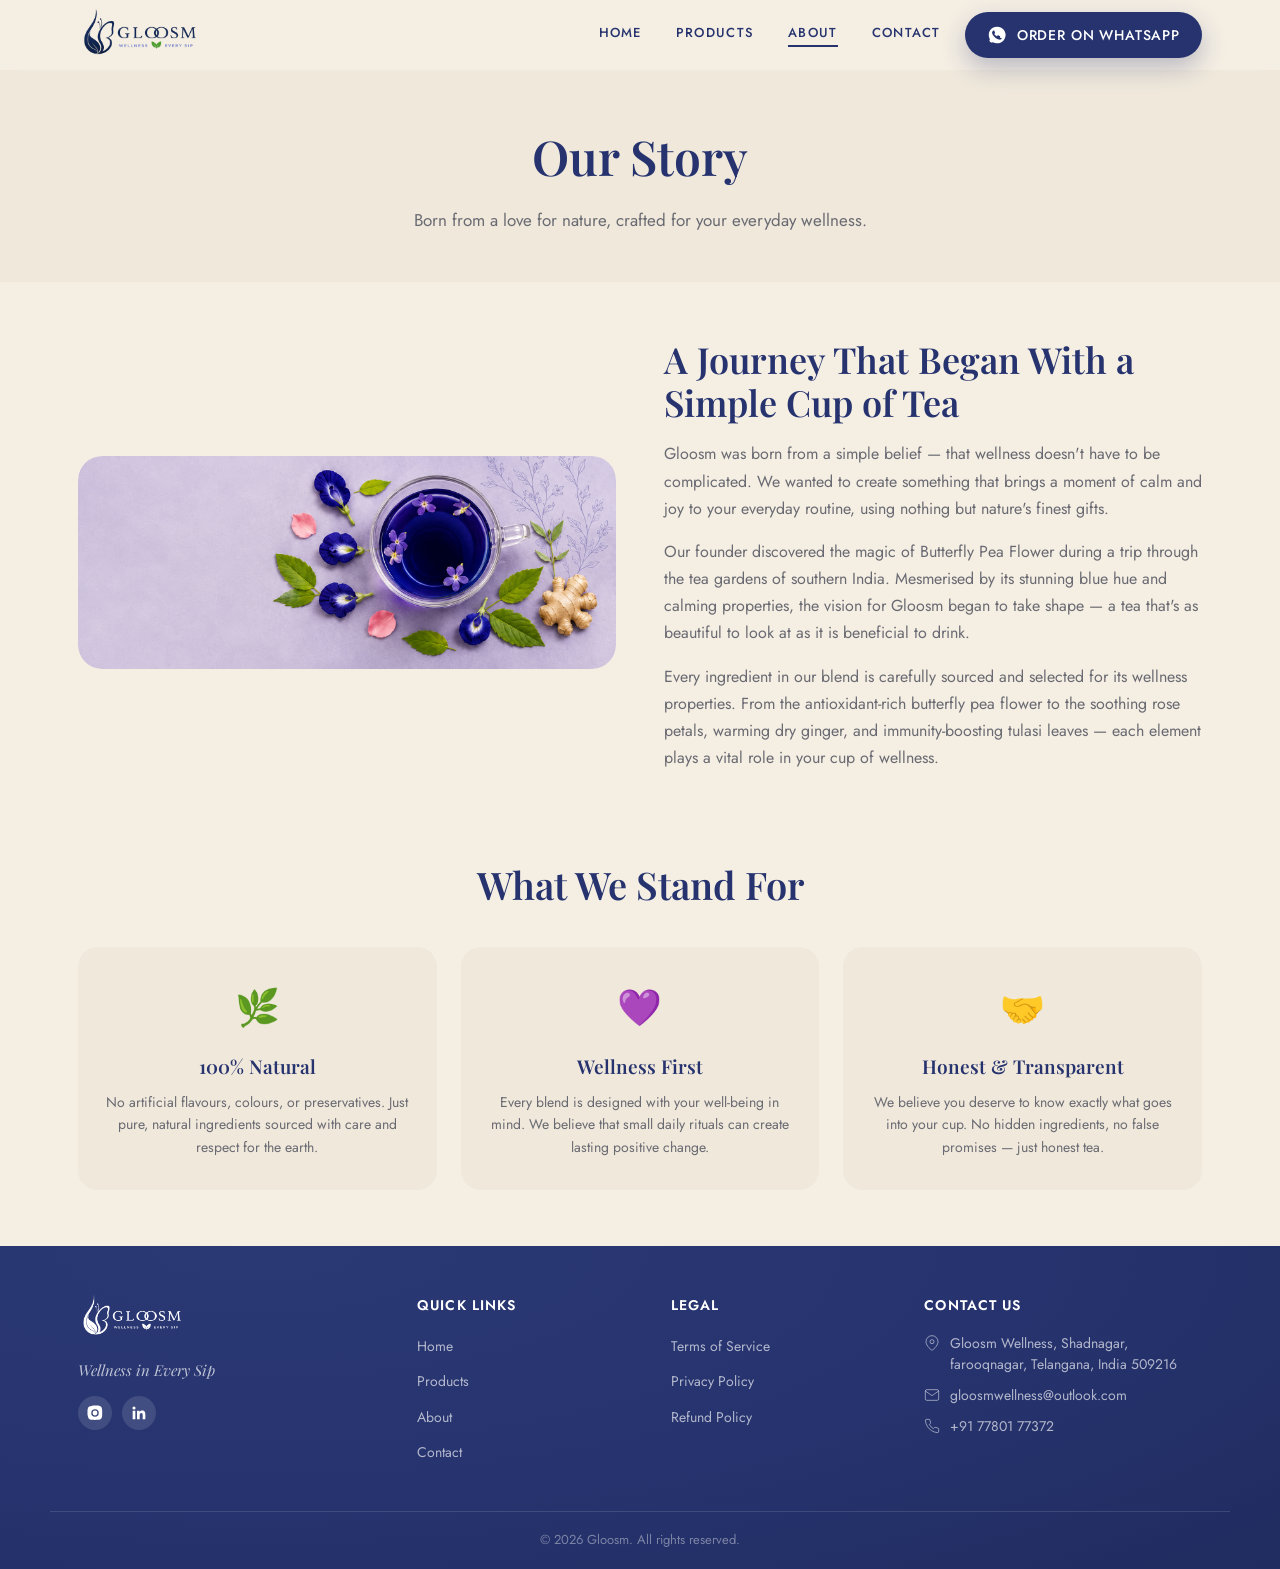
==== commit 42adb040: "Updated Contact" ====
--- a/about.html
+++ b/about.html
@@ -1,16 +1,21 @@
 <!DOCTYPE html>
 <html lang="en">
+
 <head>
   <meta charset="UTF-8" />
   <meta name="viewport" content="width=device-width, initial-scale=1.0" />
   <title>About Gloosm — Our Story</title>
-  <meta name="description" content="Learn about Gloosm — a wellness brand born from a passion for natural, caffeine-free herbal teas that nurture mind, body, and soul." />
+  <meta name="description"
+    content="Learn about Gloosm — a wellness brand born from a passion for natural, caffeine-free herbal teas that nurture mind, body, and soul." />
   <link rel="preconnect" href="https://fonts.googleapis.com" />
   <link rel="preconnect" href="https://fonts.gstatic.com" crossorigin />
-  <link href="https://fonts.googleapis.com/css2?family=Playfair+Display:wght@400;500;600;700&family=Jost:wght@300;400;500;600&display=swap" rel="stylesheet" />
+  <link
+    href="https://fonts.googleapis.com/css2?family=Playfair+Display:wght@400;500;600;700&family=Jost:wght@300;400;500;600&display=swap"
+    rel="stylesheet" />
   <link rel="stylesheet" href="styles.css" />
   <link rel="stylesheet" href="pages.css" />
 </head>
+
 <body>
 
   <!-- HEADER -->
@@ -23,8 +28,10 @@
         <a href="about.html" class="active">ABOUT</a>
         <a href="contact.html">CONTACT</a>
       </nav>
-      <a href="https://wa.me/917780177372" class="btn btn-whatsapp header-cta"><span class="wa-icon" aria-hidden="true"></span> ORDER ON WHATSAPP</a>
-      <button class="nav-toggle" id="navToggle" aria-label="Menu" aria-expanded="false"><span></span><span></span><span></span></button>
+      <a href="https://wa.me/917780177372" class="btn btn-whatsapp header-cta"><span class="wa-icon"
+          aria-hidden="true"></span> ORDER ON WHATSAPP</a>
+      <button class="nav-toggle" id="navToggle" aria-label="Menu"
+        aria-expanded="false"><span></span><span></span><span></span></button>
     </div>
   </header>
 
@@ -44,9 +51,15 @@
       </div>
       <div class="about-story-copy">
         <h2>A Journey That Began With a Simple Cup of Tea</h2>
-        <p>Gloosm was born from a simple belief — that wellness doesn't have to be complicated. We wanted to create something that brings a moment of calm and joy to your everyday routine, using nothing but nature's finest gifts.</p>
-        <p>Our founder discovered the magic of Butterfly Pea Flower during a trip through the tea gardens of southern India. Mesmerised by its stunning blue hue and calming properties, the vision for Gloosm began to take shape — a tea that's as beautiful to look at as it is beneficial to drink.</p>
-        <p>Every ingredient in our blend is carefully sourced and selected for its wellness properties. From the antioxidant-rich butterfly pea flower to the soothing rose petals, warming dry ginger, and immunity-boosting tulasi leaves — each element plays a vital role in your cup of wellness.</p>
+        <p>Gloosm was born from a simple belief — that wellness doesn't have to be complicated. We wanted to create
+          something that brings a moment of calm and joy to your everyday routine, using nothing but nature's finest
+          gifts.</p>
+        <p>Our founder discovered the magic of Butterfly Pea Flower during a trip through the tea gardens of southern
+          India. Mesmerised by its stunning blue hue and calming properties, the vision for Gloosm began to take shape —
+          a tea that's as beautiful to look at as it is beneficial to drink.</p>
+        <p>Every ingredient in our blend is carefully sourced and selected for its wellness properties. From the
+          antioxidant-rich butterfly pea flower to the soothing rose petals, warming dry ginger, and immunity-boosting
+          tulasi leaves — each element plays a vital role in your cup of wellness.</p>
       </div>
     </div>
   </section>
@@ -59,17 +72,20 @@
         <div class="value-card">
           <span class="value-emoji">🌿</span>
           <h4>100% Natural</h4>
-          <p>No artificial flavours, colours, or preservatives. Just pure, natural ingredients sourced with care and respect for the earth.</p>
+          <p>No artificial flavours, colours, or preservatives. Just pure, natural ingredients sourced with care and
+            respect for the earth.</p>
         </div>
         <div class="value-card">
           <span class="value-emoji">💜</span>
           <h4>Wellness First</h4>
-          <p>Every blend is designed with your well-being in mind. We believe that small daily rituals can create lasting positive change.</p>
+          <p>Every blend is designed with your well-being in mind. We believe that small daily rituals can create
+            lasting positive change.</p>
         </div>
         <div class="value-card">
           <span class="value-emoji">🤝</span>
           <h4>Honest & Transparent</h4>
-          <p>We believe you deserve to know exactly what goes into your cup. No hidden ingredients, no false promises — just honest tea.</p>
+          <p>We believe you deserve to know exactly what goes into your cup. No hidden ingredients, no false promises —
+            just honest tea.</p>
         </div>
       </div>
     </div>
@@ -79,20 +95,63 @@
   <footer class="site-footer">
     <div class="container footer-grid">
       <div class="footer-brand-col">
-        <a href="index.html" class="brand footer-brand"><img src="images/logoo.png" alt="Gloosm Logo" class="brand-logo" /></a>
+        <a href="index.html" class="brand footer-brand"><img src="images/logoo.png" alt="Gloosm Logo"
+            class="brand-logo" /></a>
         <p class="footer-tagline">Wellness in Every Sip</p>
         <div class="footer-social">
-          <a href="https://www.instagram.com/gloosmbluetea/" target="_blank" rel="noopener noreferrer" class="social" aria-label="Instagram"><svg viewBox="0 0 24 24" width="18" height="18" fill="#26336E"><path d="M12 2c2.7 0 3 0 4.1.1 1 .1 1.7.2 2.3.5.6.2 1.1.5 1.6 1s.8 1 1 1.6c.2.6.4 1.3.5 2.3.1 1.1.1 1.4.1 4.1s0 3-.1 4.1c-.1 1-.2 1.7-.5 2.3-.2.6-.5 1.1-1 1.6s-1 .8-1.6 1c-.6.2-1.3.4-2.3.5-1.1.1-1.4.1-4.1.1s-3 0-4.1-.1c-1-.1-1.7-.2-2.3-.5-.6-.2-1.1-.5-1.6-1s-.8-1-1-1.6c-.3-.6-.4-1.3-.5-2.3C2 15 2 14.7 2 12s0-3 .1-4.1c.1-1 .2-1.7.5-2.3.2-.6.5-1.1 1-1.6s1-.8 1.6-1c.6-.3 1.3-.4 2.3-.5C8.7 2 9 2 12 2zm0 5a5 5 0 1 0 0 10 5 5 0 0 0 0-10zm0 8.2a3.2 3.2 0 1 1 0-6.4 3.2 3.2 0 0 1 0 6.4zm5.2-8.4a1.2 1.2 0 1 1-2.4 0 1.2 1.2 0 0 1 2.4 0z"/></svg></a>
-          <a href="https://www.linkedin.com/company/gloosm/" target="_blank" rel="noopener noreferrer" class="social" aria-label="LinkedIn"><svg viewBox="0 0 24 24" width="18" height="18" fill="#26336E"><path d="M20.45 20.45h-3.55v-5.57c0-1.33-.02-3.04-1.85-3.04-1.85 0-2.14 1.45-2.14 2.94v5.67H9.36V9h3.41v1.56h.05c.48-.9 1.64-1.85 3.37-1.85 3.6 0 4.27 2.37 4.27 5.46v6.28zM5.34 7.43a2.06 2.06 0 1 1 0-4.12 2.06 2.06 0 0 1 0 4.12zM7.12 20.45H3.56V9h3.56v11.45z"/></svg></a>
+          <a href="https://www.instagram.com/gloosmbluetea/" target="_blank" rel="noopener noreferrer" class="social"
+            aria-label="Instagram"><svg viewBox="0 0 24 24" width="18" height="18" fill="#26336E">
+              <path
+                d="M12 2c2.7 0 3 0 4.1.1 1 .1 1.7.2 2.3.5.6.2 1.1.5 1.6 1s.8 1 1 1.6c.2.6.4 1.3.5 2.3.1 1.1.1 1.4.1 4.1s0 3-.1 4.1c-.1 1-.2 1.7-.5 2.3-.2.6-.5 1.1-1 1.6s-1 .8-1.6 1c-.6.2-1.3.4-2.3.5-1.1.1-1.4.1-4.1.1s-3 0-4.1-.1c-1-.1-1.7-.2-2.3-.5-.6-.2-1.1-.5-1.6-1s-.8-1-1-1.6c-.3-.6-.4-1.3-.5-2.3C2 15 2 14.7 2 12s0-3 .1-4.1c.1-1 .2-1.7.5-2.3.2-.6.5-1.1 1-1.6s1-.8 1.6-1c.6-.3 1.3-.4 2.3-.5C8.7 2 9 2 12 2zm0 5a5 5 0 1 0 0 10 5 5 0 0 0 0-10zm0 8.2a3.2 3.2 0 1 1 0-6.4 3.2 3.2 0 0 1 0 6.4zm5.2-8.4a1.2 1.2 0 1 1-2.4 0 1.2 1.2 0 0 1 2.4 0z" />
+            </svg></a>
+          <a href="https://www.linkedin.com/company/gloosm/" target="_blank" rel="noopener noreferrer" class="social"
+            aria-label="LinkedIn"><svg viewBox="0 0 24 24" width="18" height="18" fill="#26336E">
+              <path
+                d="M20.45 20.45h-3.55v-5.57c0-1.33-.02-3.04-1.85-3.04-1.85 0-2.14 1.45-2.14 2.94v5.67H9.36V9h3.41v1.56h.05c.48-.9 1.64-1.85 3.37-1.85 3.6 0 4.27 2.37 4.27 5.46v6.28zM5.34 7.43a2.06 2.06 0 1 1 0-4.12 2.06 2.06 0 0 1 0 4.12zM7.12 20.45H3.56V9h3.56v11.45z" />
+            </svg></a>
         </div>
       </div>
-      <div class="footer-col"><h4>Quick Links</h4><ul><li><a href="index.html">Home</a></li><li><a href="products.html">Products</a></li><li><a href="about.html">About</a></li><li><a href="contact.html">Contact</a></li></ul></div>
-      <div class="footer-col"><h4>Legal</h4><ul><li><a href="terms.html">Terms of Service</a></li><li><a href="privacy.html">Privacy Policy</a></li><li><a href="refund.html">Refund Policy</a></li></ul></div>
-      <div class="footer-col"><h4>Contact Us</h4><ul class="footer-contact"><li><svg viewBox="0 0 24 24" width="16" height="16" fill="none" stroke="currentColor" stroke-width="1.5"><path d="M21 10c0 7-9 13-9 13s-9-6-9-13a9 9 0 0 1 18 0z"/><circle cx="12" cy="10" r="3"/></svg><span>123 Wellness Avenue, Hyderabad, India 500032</span></li><li><svg viewBox="0 0 24 24" width="16" height="16" fill="none" stroke="currentColor" stroke-width="1.5"><path d="M4 4h16c1.1 0 2 .9 2 2v12c0 1.1-.9 2-2 2H4c-1.1 0-2-.9-2-2V6c0-1.1.9-2 2-2z"/><polyline points="22,6 12,13 2,6"/></svg><span>hello@gloosm.com</span></li><li><svg viewBox="0 0 24 24" width="16" height="16" fill="none" stroke="currentColor" stroke-width="1.5"><path d="M22 16.92v3a2 2 0 0 1-2.18 2 19.79 19.79 0 0 1-8.63-3.07 19.5 19.5 0 0 1-6-6 19.79 19.79 0 0 1-3.07-8.67A2 2 0 0 1 4.11 2h3a2 2 0 0 1 2 1.72c.127.96.361 1.903.7 2.81a2 2 0 0 1-.45 2.11L8.09 9.91a16 16 0 0 0 6 6l1.27-1.27a2 2 0 0 1 2.11-.45c.907.339 1.85.573 2.81.7A2 2 0 0 1 22 16.92z"/></svg><span>+91 77801 77372</span></li></ul></div>
+      <div class="footer-col">
+        <h4>Quick Links</h4>
+        <ul>
+          <li><a href="index.html">Home</a></li>
+          <li><a href="products.html">Products</a></li>
+          <li><a href="about.html">About</a></li>
+          <li><a href="contact.html">Contact</a></li>
+        </ul>
+      </div>
+      <div class="footer-col">
+        <h4>Legal</h4>
+        <ul>
+          <li><a href="terms.html">Terms of Service</a></li>
+          <li><a href="privacy.html">Privacy Policy</a></li>
+          <li><a href="refund.html">Refund Policy</a></li>
+        </ul>
+      </div>
+      <div class="footer-col">
+        <h4>Contact Us</h4>
+        <ul class="footer-contact">
+          <li><svg viewBox="0 0 24 24" width="16" height="16" fill="none" stroke="currentColor" stroke-width="1.5">
+              <path d="M21 10c0 7-9 13-9 13s-9-6-9-13a9 9 0 0 1 18 0z" />
+              <circle cx="12" cy="10" r="3" />
+            </svg><span>Gloosm Wellness, Shadnagar, farooqnagar, Telangana, India 509216</span></li>
+          <li><svg viewBox="0 0 24 24" width="16" height="16" fill="none" stroke="currentColor" stroke-width="1.5">
+              <path d="M4 4h16c1.1 0 2 .9 2 2v12c0 1.1-.9 2-2 2H4c-1.1 0-2-.9-2-2V6c0-1.1.9-2 2-2z" />
+              <polyline points="22,6 12,13 2,6" />
+            </svg><span>gloosmwellness@outlook.com</span></li>
+          <li><svg viewBox="0 0 24 24" width="16" height="16" fill="none" stroke="currentColor" stroke-width="1.5">
+              <path
+                d="M22 16.92v3a2 2 0 0 1-2.18 2 19.79 19.79 0 0 1-8.63-3.07 19.5 19.5 0 0 1-6-6 19.79 19.79 0 0 1-3.07-8.67A2 2 0 0 1 4.11 2h3a2 2 0 0 1 2 1.72c.127.96.361 1.903.7 2.81a2 2 0 0 1-.45 2.11L8.09 9.91a16 16 0 0 0 6 6l1.27-1.27a2 2 0 0 1 2.11-.45c.907.339 1.85.573 2.81.7A2 2 0 0 1 22 16.92z" />
+            </svg><span>+91 77801 77372</span></li>
+        </ul>
+      </div>
     </div>
-    <div class="container footer-bottom"><p>&copy; 2026 Gloosm. All rights reserved.</p></div>
+    <div class="container footer-bottom">
+      <p>&copy; 2026 Gloosm. All rights reserved.</p>
+    </div>
   </footer>
 
   <script src="script.js"></script>
 </body>
-</html>
+
+</html>
--- a/styles.css
+++ b/styles.css
@@ -628,38 +628,19 @@
   /* Hero Section */
   .hero {
     position: relative;
-    background-image: url("images/Hero (2).png");
-    background-position: 90% -10px;
-    background-size: 115% auto;
+    background-image: url("images/Mobile Hero.jpeg");
+    background-position: center center;
+    background-size: cover;
     background-repeat: no-repeat;
-    padding: 34px 0 28px;
-    min-height: 230px;
+    padding: 0;
+    min-height: 0;
+    aspect-ratio: 3 / 4;
     overflow: hidden;
   }
   .hero::before {
-    content: "";
-    position: absolute;
-    inset: 0;
-    background: linear-gradient(90deg, #f4eee3 0%, rgba(244, 238, 227, 0.92) 42%, rgba(244, 238, 227, 0.4) 68%, rgba(244, 238, 227, 0) 88%);
-    pointer-events: none;
-    z-index: 1;
-  }
-  .hero-copy {
-    max-width: 54%;
-  }
-  .hero-copy h1 {
-    font-size: clamp(22px, 6vw, 32px);
-    line-height: 1.1;
-  }
-  .leaf-divider {
-    margin: 8px 0;
-  }
-  .hero-copy p {
-    font-size: 11px;
-    line-height: 1.35;
-    margin-bottom: 0;
-  }
-  .hero-copy .btn {
+    display: none;
+  }
+  .hero-inner {
     display: none;
   }
 
@@ -765,8 +746,16 @@
   }
 
   /* Why / Product Section */
+  .why {
+    padding: 20px 0 32px;
+  }
+  .why .container {
+    padding: 0;
+    max-width: 100%;
+  }
   .why-inner {
-    padding: 24px 12px;
+    padding: 24px 16px;
+    border-radius: 0;
   }
   .why-inner h2 {
     font-size: 20px;
--- a/pages.css
+++ b/pages.css
@@ -1,11 +1,15 @@
 /* ================= PRODUCT DETAIL ================= */
-.product-detail { padding: 56px 0; }
+.product-detail {
+  padding: 56px 0;
+}
+
 .product-detail-inner {
   display: grid;
   grid-template-columns: 1fr 1fr;
   gap: 48px;
   align-items: center;
 }
+
 .product-image {
   background: var(--cream-2);
   border-radius: 24px;
@@ -14,11 +18,13 @@
   align-items: center;
   justify-content: center;
 }
+
 .product-image img {
   max-height: 420px;
   object-fit: contain;
   border-radius: 16px;
 }
+
 .product-badge {
   display: inline-block;
   font-family: var(--sans);
@@ -27,65 +33,83 @@
   letter-spacing: .1em;
   text-transform: uppercase;
   color: var(--navy);
-  background: rgba(38,51,110,.08);
+  background: rgba(38, 51, 110, .08);
   padding: 6px 16px;
   border-radius: 20px;
   margin-bottom: 16px;
 }
+
 .product-info h2 {
   font-size: clamp(28px, 3.4vw, 40px);
   margin-bottom: 16px;
   line-height: 1.15;
 }
+
 .product-desc {
   font-size: 16px;
   color: var(--muted);
   line-height: 1.7;
   margin-bottom: 24px;
 }
+
 .product-price {
   display: flex;
   align-items: baseline;
   gap: 8px;
   margin-bottom: 28px;
 }
+
 .price-amount {
   font-family: var(--serif);
   font-size: 36px;
   font-weight: 700;
   color: var(--navy);
 }
+
 .price-detail {
   font-size: 16px;
   color: var(--muted);
 }
 
 /* ================= INGREDIENTS GRID ================= */
-.product-ingredients { padding: 20px 0 56px; }
+.product-ingredients {
+  padding: 20px 0 56px;
+}
+
 .ingredients-grid {
-  display: grid;
-  grid-template-columns: repeat(4, 1fr);
+  display: flex;
+  justify-content: center;
+  flex-wrap: wrap;
   gap: 20px;
-}
+  max-width: 900px;
+  margin: 0 auto;
+}
+
 .ingredient-card {
+  flex: 1 1 240px;
+  max-width: 280px;
   background: var(--cream-2);
   border-radius: 20px;
   padding: 28px 20px;
   text-align: center;
   transition: transform .2s ease, box-shadow .2s ease;
 }
+
 .ingredient-card:hover {
   transform: translateY(-4px);
-  box-shadow: 0 12px 28px rgba(38,51,110,.1);
-}
+  box-shadow: 0 12px 28px rgba(38, 51, 110, .1);
+}
+
 .ingredient-icon {
   margin-bottom: 14px;
 }
+
 .ingredient-card h4 {
   font-size: 17px;
   margin-bottom: 8px;
   color: var(--navy);
 }
+
 .ingredient-card p {
   font-size: 13px;
   color: var(--muted);
@@ -93,19 +117,27 @@
 }
 
 /* ================= USES GRID ================= */
-.product-uses { padding: 20px 0 56px; }
+.product-uses {
+  padding: 20px 0 56px;
+}
+
 .uses-grid {
   display: grid;
   grid-template-columns: repeat(3, 1fr);
   gap: 24px;
 }
+
 .use-item {
   background: var(--cream-2);
   border-radius: 20px;
   padding: 28px 24px;
   transition: transform .2s ease;
 }
-.use-item:hover { transform: translateY(-3px); }
+
+.use-item:hover {
+  transform: translateY(-3px);
+}
+
 .use-number {
   font-family: var(--serif);
   font-size: 32px;
@@ -115,11 +147,13 @@
   display: block;
   margin-bottom: 10px;
 }
+
 .use-item h4 {
   font-size: 18px;
   color: var(--navy);
   margin-bottom: 8px;
 }
+
 .use-item p {
   font-size: 14px;
   color: var(--muted);
@@ -127,28 +161,35 @@
 }
 
 /* ================= ABOUT PAGE ================= */
-.about-story { padding: 56px 0; }
+.about-story {
+  padding: 56px 0;
+}
+
 .about-story-inner {
   display: grid;
   grid-template-columns: 1fr 1fr;
   gap: 48px;
   align-items: center;
 }
+
 .about-story-img {
   border-radius: 24px;
   overflow: hidden;
 }
+
 .about-story-img img {
   width: 100%;
   height: 100%;
   object-fit: cover;
   border-radius: 24px;
 }
+
 .about-story-copy h2 {
   font-size: clamp(26px, 3vw, 36px);
   margin-bottom: 16px;
   line-height: 1.2;
 }
+
 .about-story-copy p {
   font-size: 16px;
   color: var(--muted);
@@ -156,12 +197,16 @@
   margin-bottom: 16px;
 }
 
-.about-values { padding: 20px 0 56px; }
+.about-values {
+  padding: 20px 0 56px;
+}
+
 .values-grid {
   display: grid;
   grid-template-columns: repeat(3, 1fr);
   gap: 24px;
 }
+
 .value-card {
   background: var(--cream-2);
   border-radius: 20px;
@@ -169,17 +214,23 @@
   text-align: center;
   transition: transform .2s ease;
 }
-.value-card:hover { transform: translateY(-3px); }
+
+.value-card:hover {
+  transform: translateY(-3px);
+}
+
 .value-card .value-emoji {
   font-size: 36px;
   margin-bottom: 14px;
   display: block;
 }
+
 .value-card h4 {
   font-size: 19px;
   color: var(--navy);
   margin-bottom: 10px;
 }
+
 .value-card p {
   font-size: 14px;
   color: var(--muted);
@@ -187,29 +238,37 @@
 }
 
 /* ================= CONTACT PAGE ================= */
-.contact-section { padding: 56px 0; }
+.contact-section {
+  padding: 56px 0;
+}
+
 .contact-grid {
   display: grid;
   grid-template-columns: 1fr 1fr;
   gap: 48px;
 }
+
 .contact-form-card {
   background: var(--cream-2);
   border-radius: 24px;
   padding: 40px;
 }
+
 .contact-form-card h2 {
   font-size: 28px;
   margin-bottom: 8px;
 }
-.contact-form-card > p {
+
+.contact-form-card>p {
   font-size: 15px;
   color: var(--muted);
   margin-bottom: 28px;
 }
+
 .form-group {
   margin-bottom: 18px;
 }
+
 .form-group label {
   display: block;
   font-size: 13px;
@@ -218,6 +277,7 @@
   margin-bottom: 6px;
   letter-spacing: .04em;
 }
+
 .form-group input,
 .form-group textarea {
   width: 100%;
@@ -231,9 +291,17 @@
   transition: border-color .2s ease;
   outline: none;
 }
+
 .form-group input:focus,
-.form-group textarea:focus { border-color: var(--navy); }
-.form-group textarea { resize: vertical; min-height: 120px; }
+.form-group textarea:focus {
+  border-color: var(--navy);
+}
+
+.form-group textarea {
+  resize: vertical;
+  min-height: 120px;
+}
+
 .btn-submit {
   display: inline-flex;
   align-items: center;
@@ -250,18 +318,27 @@
   cursor: pointer;
   transition: background .2s ease, transform .2s ease;
 }
-.btn-submit:hover { background: var(--navy-deep); transform: translateY(-2px); }
+
+.btn-submit:hover {
+  background: var(--navy-deep);
+  transform: translateY(-2px);
+}
 
 .contact-info-side h2 {
   font-size: 28px;
   margin-bottom: 8px;
 }
-.contact-info-side > p {
+
+.contact-info-side>p {
   font-size: 15px;
   color: var(--muted);
   margin-bottom: 28px;
 }
-.contact-info-list { list-style: none; }
+
+.contact-info-list {
+  list-style: none;
+}
+
 .contact-info-list li {
   display: flex;
   align-items: flex-start;
@@ -271,39 +348,62 @@
   font-size: 15px;
   color: var(--ink);
 }
-.contact-info-list li:last-child { border-bottom: none; }
+
+.contact-info-list li:last-child {
+  border-bottom: none;
+}
+
 .contact-info-list .ci-icon {
-  width: 42px; height: 42px;
+  width: 42px;
+  height: 42px;
   background: var(--cream-2);
   border-radius: 50%;
-  display: flex; align-items: center; justify-content: center;
+  display: flex;
+  align-items: center;
+  justify-content: center;
   flex-shrink: 0;
 }
-.contact-info-list .ci-icon svg { stroke: var(--navy); }
+
+.contact-info-list .ci-icon svg {
+  stroke: var(--navy);
+}
+
 .contact-info-list h4 {
   font-size: 14px;
   margin-bottom: 2px;
 }
+
 .contact-info-list p {
   font-size: 14px;
   color: var(--muted);
 }
 
 /* ================= LEGAL PAGES ================= */
-.legal-content { padding: 56px 0; }
-.legal-content .container { max-width: 800px; }
+.legal-content {
+  padding: 56px 0;
+}
+
+.legal-content .container {
+  max-width: 800px;
+}
+
 .legal-content h2 {
   font-size: 24px;
   margin: 32px 0 12px;
   color: var(--navy);
 }
-.legal-content h2:first-child { margin-top: 0; }
+
+.legal-content h2:first-child {
+  margin-top: 0;
+}
+
 .legal-content p {
   font-size: 15px;
   color: var(--muted);
   line-height: 1.7;
   margin-bottom: 14px;
 }
+
 .legal-content ul {
   margin: 0 0 14px 24px;
   color: var(--muted);
@@ -317,40 +417,141 @@
     grid-template-columns: 1fr;
     gap: 24px;
   }
-  .product-image { padding: 20px; border-radius: 16px; }
-  .product-image img { max-height: 280px; }
-  .product-badge { font-size: 10px; padding: 5px 12px; }
-  .product-info h2 { font-size: 22px; }
-  .product-desc { font-size: 13px; }
-  .price-amount { font-size: 28px; }
-  .price-detail { font-size: 14px; }
-
-  .ingredients-grid { grid-template-columns: 1fr 1fr; gap: 12px; }
-  .ingredient-card { padding: 18px 14px; border-radius: 14px; }
-  .ingredient-icon svg { width: 36px; height: 36px; }
-  .ingredient-card h4 { font-size: 14px; }
-  .ingredient-card p { font-size: 11px; }
-
-  .uses-grid { grid-template-columns: 1fr; gap: 14px; }
-  .use-item { padding: 20px 18px; border-radius: 14px; }
-  .use-number { font-size: 24px; }
-  .use-item h4 { font-size: 15px; }
-  .use-item p { font-size: 12px; }
-
-  .about-story-inner { grid-template-columns: 1fr; gap: 24px; }
-  .about-story-copy h2 { font-size: 22px; }
-  .about-story-copy p { font-size: 13px; }
-  .values-grid { grid-template-columns: 1fr; gap: 14px; }
-  .value-card { padding: 22px 18px; }
-  .value-card h4 { font-size: 16px; }
-  .value-card p { font-size: 12px; }
-
-  .contact-grid { grid-template-columns: 1fr; gap: 28px; }
-  .contact-form-card { padding: 24px 18px; border-radius: 16px; }
-  .contact-form-card h2 { font-size: 22px; }
-  .contact-info-side h2 { font-size: 22px; }
-
-  .legal-content { padding: 32px 0; }
-  .legal-content h2 { font-size: 20px; margin: 24px 0 8px; }
-  .legal-content p { font-size: 13px; }
-}
+
+  .product-image {
+    padding: 20px;
+    border-radius: 16px;
+  }
+
+  .product-image img {
+    max-height: 280px;
+  }
+
+  .product-badge {
+    font-size: 10px;
+    padding: 5px 12px;
+  }
+
+  .product-info h2 {
+    font-size: 22px;
+  }
+
+  .product-desc {
+    font-size: 13px;
+  }
+
+  .price-amount {
+    font-size: 28px;
+  }
+
+  .price-detail {
+    font-size: 14px;
+  }
+
+  .ingredients-grid {
+    gap: 12px;
+  }
+
+  .ingredient-card {
+    flex: 0 1 calc(50% - 6px);
+    max-width: calc(50% - 6px);
+    padding: 18px 14px;
+    border-radius: 14px;
+  }
+
+  .ingredient-icon svg {
+    width: 36px;
+    height: 36px;
+  }
+
+  .ingredient-card h4 {
+    font-size: 14px;
+  }
+
+  .ingredient-card p {
+    font-size: 11px;
+  }
+
+  .uses-grid {
+    grid-template-columns: 1fr;
+    gap: 14px;
+  }
+
+  .use-item {
+    padding: 20px 18px;
+    border-radius: 14px;
+  }
+
+  .use-number {
+    font-size: 24px;
+  }
+
+  .use-item h4 {
+    font-size: 15px;
+  }
+
+  .use-item p {
+    font-size: 12px;
+  }
+
+  .about-story-inner {
+    grid-template-columns: 1fr;
+    gap: 24px;
+  }
+
+  .about-story-copy h2 {
+    font-size: 22px;
+  }
+
+  .about-story-copy p {
+    font-size: 13px;
+  }
+
+  .values-grid {
+    grid-template-columns: 1fr;
+    gap: 14px;
+  }
+
+  .value-card {
+    padding: 22px 18px;
+  }
+
+  .value-card h4 {
+    font-size: 16px;
+  }
+
+  .value-card p {
+    font-size: 12px;
+  }
+
+  .contact-grid {
+    grid-template-columns: 1fr;
+    gap: 28px;
+  }
+
+  .contact-form-card {
+    padding: 24px 18px;
+    border-radius: 16px;
+  }
+
+  .contact-form-card h2 {
+    font-size: 22px;
+  }
+
+  .contact-info-side h2 {
+    font-size: 22px;
+  }
+
+  .legal-content {
+    padding: 32px 0;
+  }
+
+  .legal-content h2 {
+    font-size: 20px;
+    margin: 24px 0 8px;
+  }
+
+  .legal-content p {
+    font-size: 13px;
+  }
+}
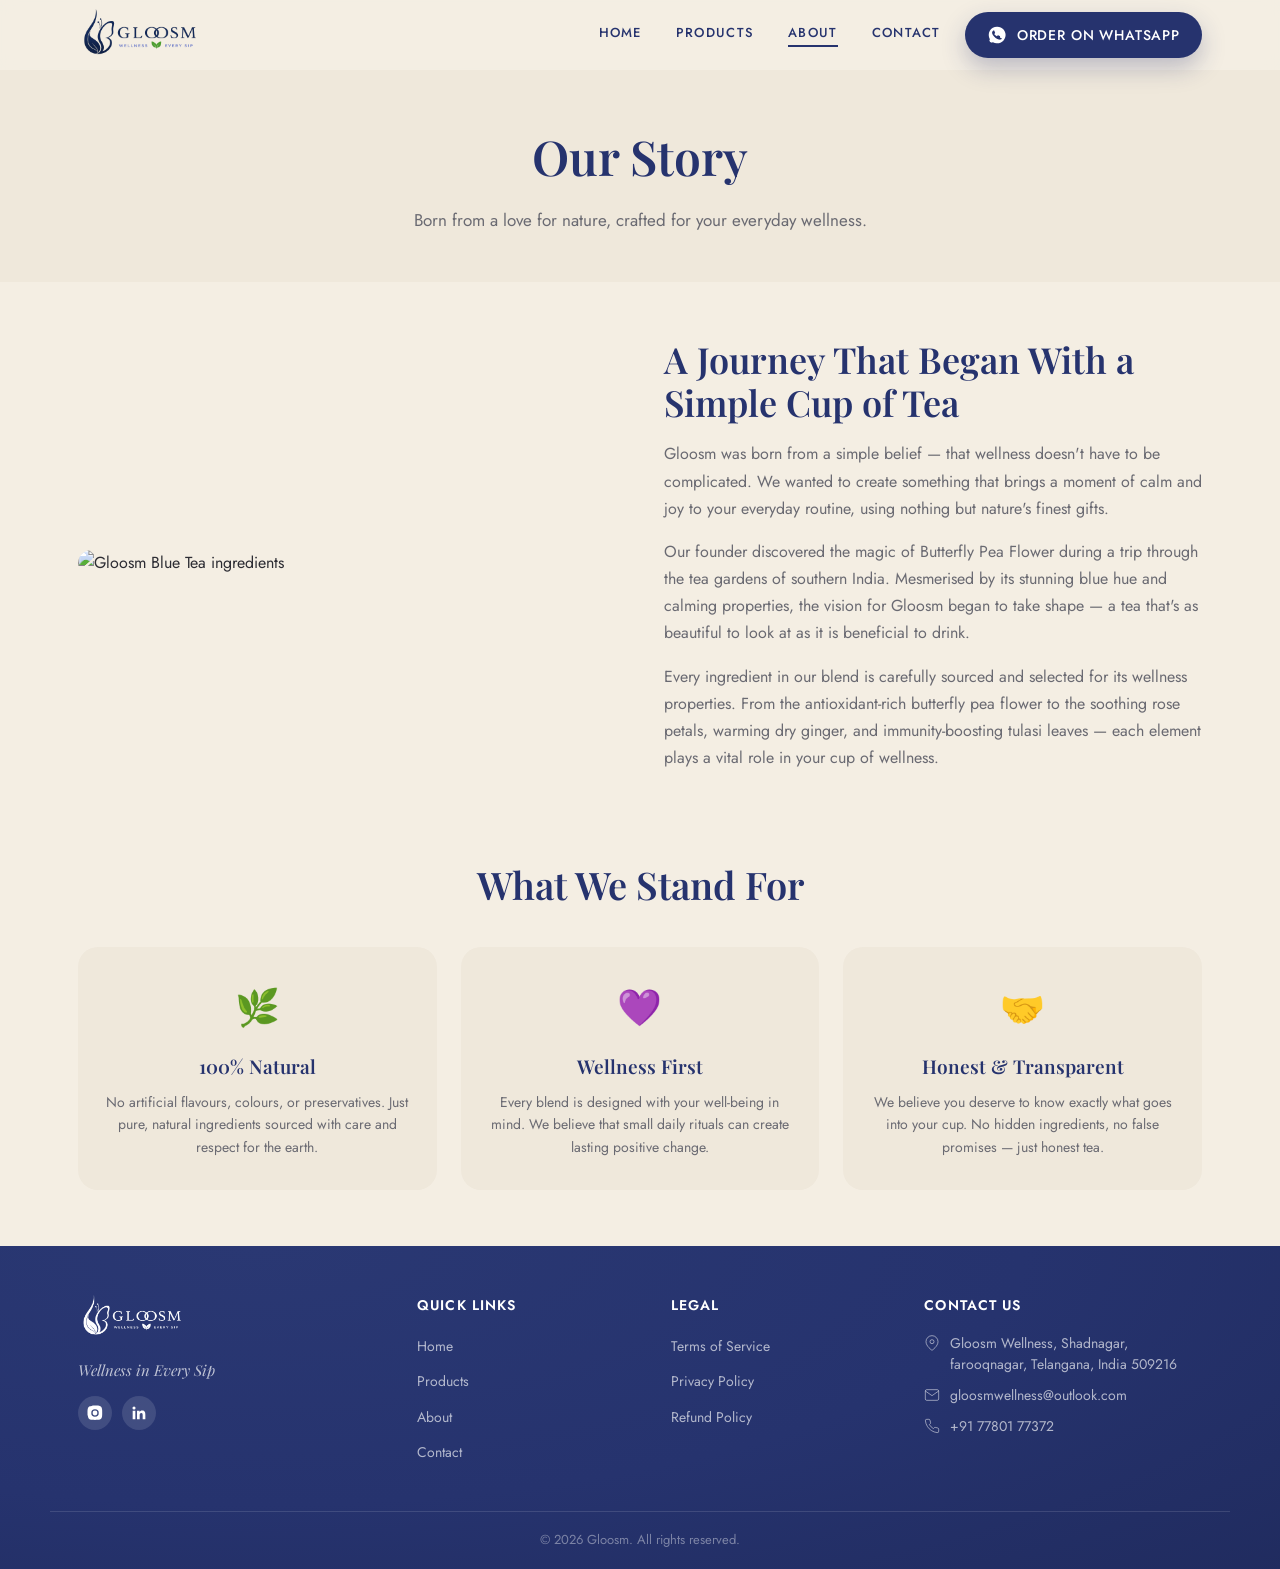
==== commit 5c1d14a4: "After SEO and Sitemap" ====
--- a/about.html
+++ b/about.html
@@ -4,9 +4,33 @@
 <head>
   <meta charset="UTF-8" />
   <meta name="viewport" content="width=device-width, initial-scale=1.0" />
-  <title>About Gloosm — Our Story</title>
+  <title>About Gloosm — Our Blue Tea Story | Natural Wellness Brand India</title>
   <meta name="description"
-    content="Learn about Gloosm — a wellness brand born from a passion for natural, caffeine-free herbal teas that nurture mind, body, and soul." />
+    content="Discover Gloosm's journey — a wellness brand crafting caffeine-free Butterfly Pea Flower blue tea blends with Rose Petals, Tulasi & Dry Ginger for everyday wellness." />
+  <meta name="robots" content="index, follow" />
+  <meta name="author" content="Gloosm" />
+  <meta name="keywords"
+    content="Gloosm brand, blue tea brand India, natural wellness tea, aparajita tea, butterfly pea flower tea brand, herbal tea company India, about Gloosm" />
+  <link rel="canonical" href="https://www.gloosm.in/about.html" />
+  <link rel="icon" type="image/svg+xml" href="images/Fevicon.svg" />
+
+  <!-- Open Graph -->
+  <meta property="og:type" content="website" />
+  <meta property="og:url" content="https://www.gloosm.in/about.html" />
+  <meta property="og:title" content="About Gloosm — Our Blue Tea Story | Natural Wellness Brand India" />
+  <meta property="og:description"
+    content="Discover Gloosm — a wellness brand crafting caffeine-free Butterfly Pea Flower blue tea for everyday wellness." />
+  <meta property="og:image" content="https://www.gloosm.in/images/product-hero.png" />
+  <meta property="og:site_name" content="Gloosm" />
+  <meta property="og:locale" content="en_IN" />
+
+  <!-- Twitter Card -->
+  <meta name="twitter:card" content="summary_large_image" />
+  <meta name="twitter:title" content="About Gloosm — Our Blue Tea Story | Natural Wellness Brand India" />
+  <meta name="twitter:description"
+    content="Discover Gloosm — a wellness brand crafting caffeine-free Butterfly Pea Flower blue tea for everyday wellness." />
+  <meta name="twitter:image" content="https://www.gloosm.in/images/product-hero.png" />
+
   <link rel="preconnect" href="https://fonts.googleapis.com" />
   <link rel="preconnect" href="https://fonts.gstatic.com" crossorigin />
   <link
@@ -14,6 +38,62 @@
     rel="stylesheet" />
   <link rel="stylesheet" href="styles.css" />
   <link rel="stylesheet" href="pages.css" />
+
+  <!-- JSON-LD Structured Data -->
+  <script type="application/ld+json">
+  {
+    "@context": "https://schema.org",
+    "@graph": [
+      {
+        "@type": "Organization",
+        "@id": "https://www.gloosm.in/#organization",
+        "name": "Gloosm",
+        "url": "https://www.gloosm.in",
+        "logo": {
+          "@type": "ImageObject",
+          "url": "https://www.gloosm.in/images/logoo.png"
+        },
+        "description": "Gloosm is an Indian wellness brand born from a simple belief — that wellness doesn't have to be complicated. We craft caffeine-free Butterfly Pea Flower blue tea blends with Rose Petals, Tulasi Leaves & Dry Ginger.",
+        "foundingDate": "2026",
+        "sameAs": [
+          "https://www.instagram.com/gloosmbluetea/",
+          "https://www.linkedin.com/company/gloosm/"
+        ],
+        "contactPoint": {
+          "@type": "ContactPoint",
+          "telephone": "+91-7780177372",
+          "contactType": "customer service",
+          "availableLanguage": ["English", "Hindi", "Telugu"]
+        },
+        "address": {
+          "@type": "PostalAddress",
+          "streetAddress": "Shadnagar, Farooqnagar",
+          "addressLocality": "Shadnagar",
+          "addressRegion": "Telangana",
+          "postalCode": "509216",
+          "addressCountry": "IN"
+        }
+      },
+      {
+        "@type": "BreadcrumbList",
+        "itemListElement": [
+          {
+            "@type": "ListItem",
+            "position": 1,
+            "name": "Home",
+            "item": "https://www.gloosm.in/"
+          },
+          {
+            "@type": "ListItem",
+            "position": 2,
+            "name": "About",
+            "item": "https://www.gloosm.in/about.html"
+          }
+        ]
+      }
+    ]
+  }
+  </script>
 </head>
 
 <body>
@@ -47,7 +127,7 @@
   <section class="about-story">
     <div class="container about-story-inner">
       <div class="about-story-img">
-        <img src="images/middle (2).png" alt="Gloosm Blue Tea ingredients" />
+        <img src="images/About Profile.jpeg" alt="Gloosm Blue Tea ingredients" />
       </div>
       <div class="about-story-copy">
         <h2>A Journey That Began With a Simple Cup of Tea</h2>
--- a/pages.css
+++ b/pages.css
@@ -300,6 +300,19 @@
 .form-group textarea {
   resize: vertical;
   min-height: 120px;
+}
+
+.form-group.error input,
+.form-group.error textarea {
+  border-color: #d93838;
+}
+
+.error-msg {
+  display: block;
+  font-size: 12px;
+  color: #d93838;
+  margin-top: 4px;
+  font-weight: 500;
 }
 
 .btn-submit {
